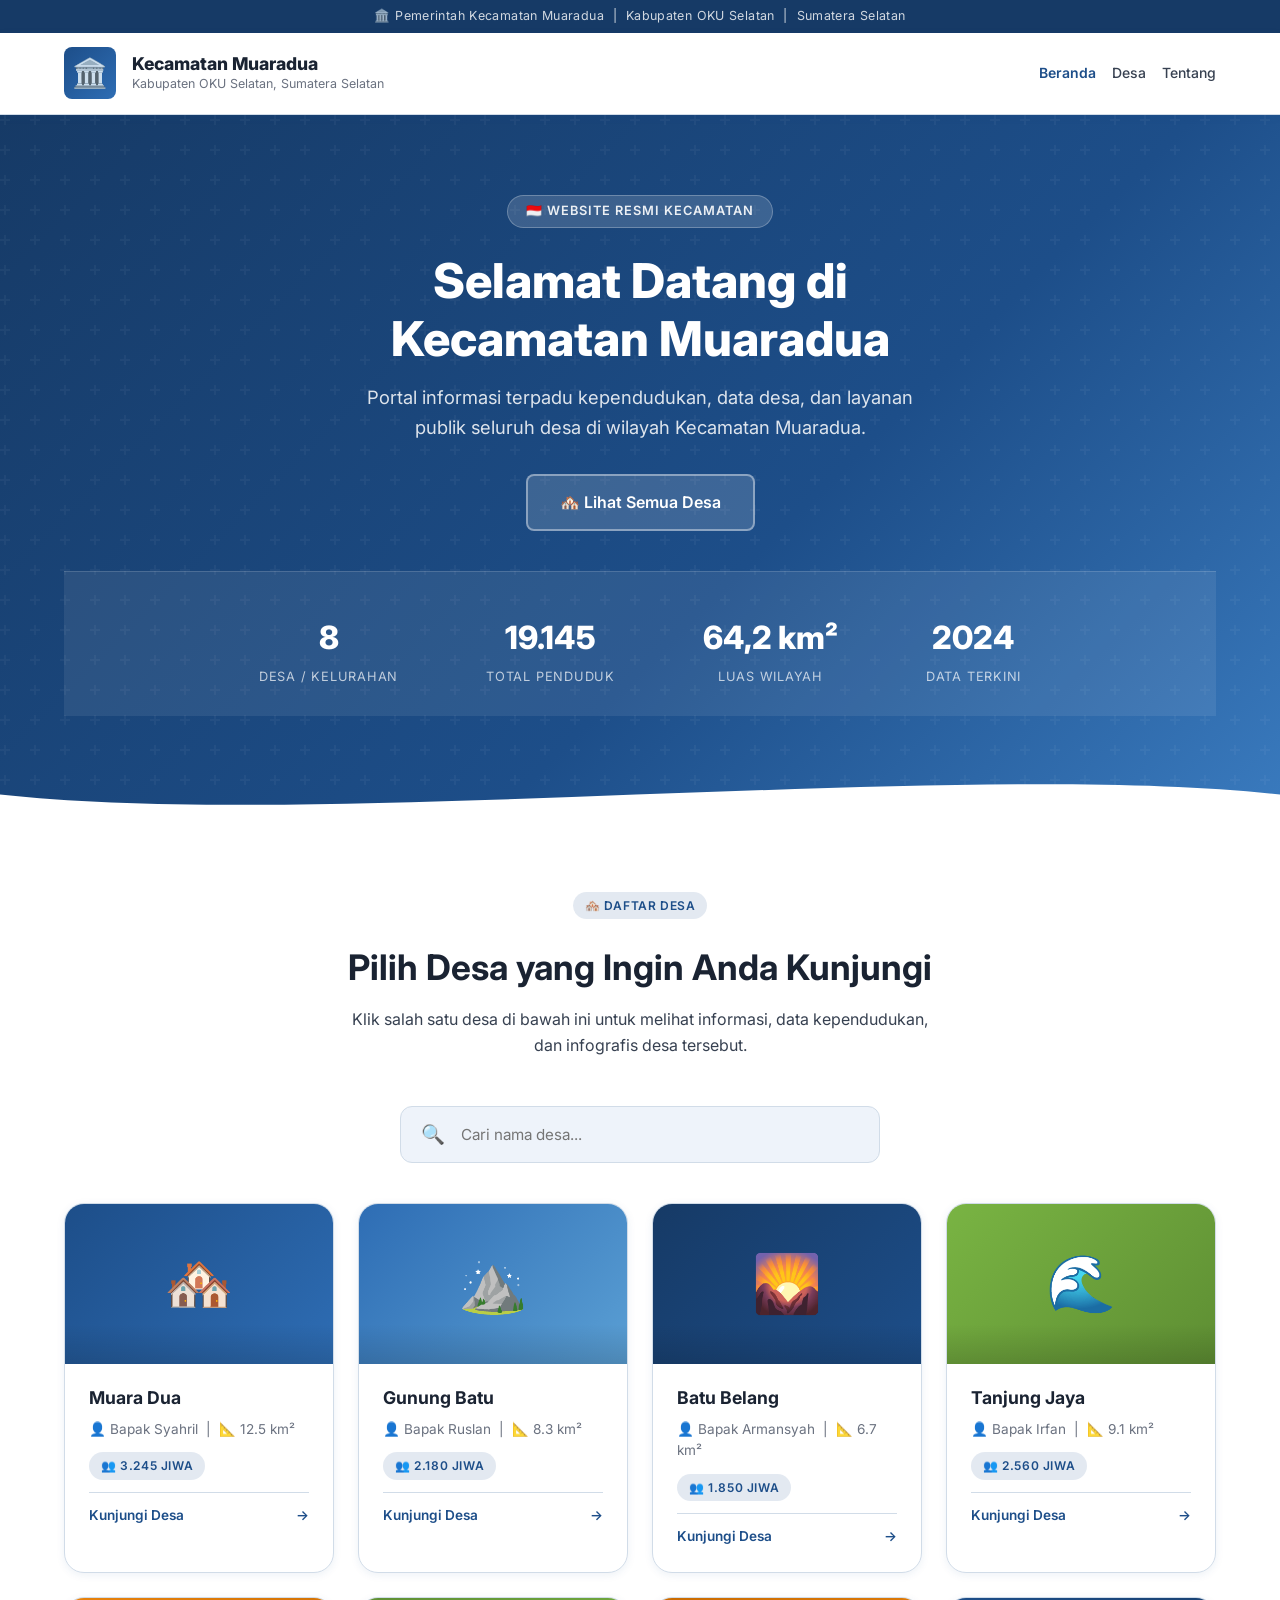
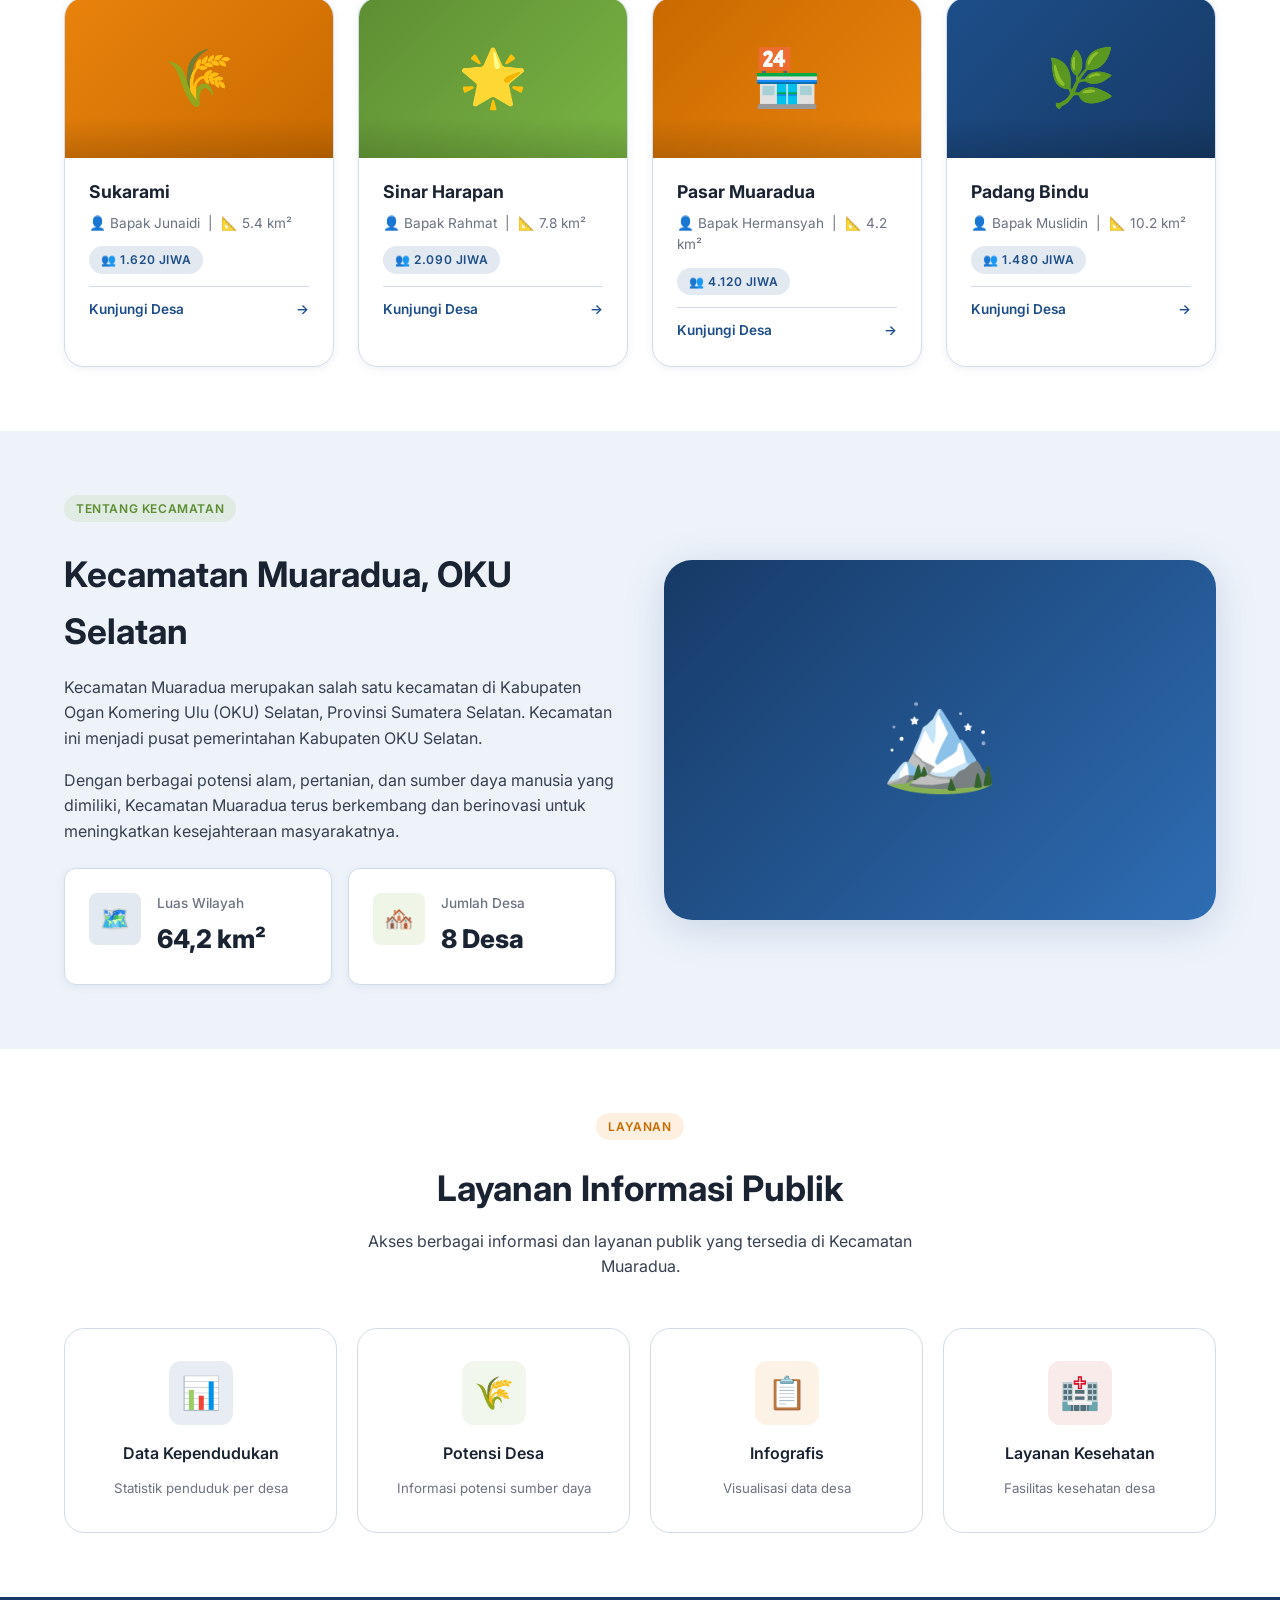
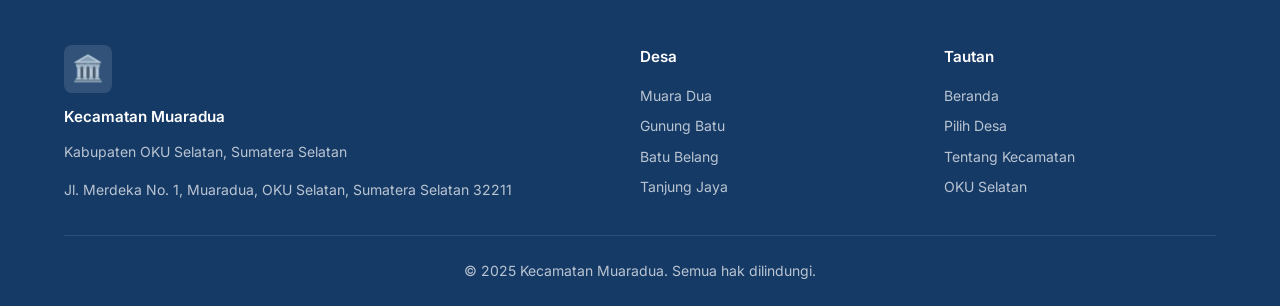
==== index.html @ 7acf5bcc "first" ====
<!DOCTYPE html>
<html lang="id">
<head>
  <meta charset="UTF-8" />
  <meta name="viewport" content="width=device-width, initial-scale=1.0" />
  <title>Kecamatan Muaradua – OKU Selatan, Sumatera Selatan</title>
  <meta name="description" content="Website resmi Kecamatan Muaradua, Kabupaten OKU Selatan, Sumatera Selatan. Temukan informasi dan data seluruh desa di Kecamatan Muaradua." />
  <link rel="stylesheet" href="css/style.css" />
  <style>
    /* Homepage Specific */
    .kec-topbar {
      background: var(--primary-dark);
      color: rgba(255,255,255,0.8);
      font-size: 0.78rem;
      padding: 0.4rem 0;
      text-align: center;
      letter-spacing: 0.03em;
    }
    .main-header {
      background: var(--white);
      border-bottom: 1px solid var(--border);
      box-shadow: var(--shadow-sm);
      position: sticky;
      top: 0;
      z-index: 100;
    }
    .main-header-inner {
      display: flex;
      align-items: center;
      justify-content: space-between;
      padding: 0.9rem 1.5rem;
      max-width: 1200px;
      margin: 0 auto;
    }
    .main-brand { display: flex; align-items: center; gap: 1rem; }
    .main-logo {
      width: 52px; height: 52px;
      background: linear-gradient(135deg, var(--primary), var(--primary-light));
      border-radius: var(--radius-sm);
      display: flex; align-items: center; justify-content: center;
      font-size: 1.8rem;
    }
    .main-brand-text h1 { font-size: 1.1rem; color: var(--text-dark); }
    .main-brand-text p  { font-size: 0.78rem; color: var(--text-light); font-weight: 400; }

    /* Hero */
    .main-hero {
      background: linear-gradient(135deg, var(--primary-dark) 0%, var(--primary) 60%, #3a7bbf 100%);
      color: var(--white);
      padding: 5rem 0 7rem;
      position: relative;
      overflow: hidden;
      text-align: center;
    }
    .main-hero::before {
      content: '';
      position: absolute; inset: 0;
      background: url("data:image/svg+xml,%3Csvg width='60' height='60' viewBox='0 0 60 60' xmlns='http://www.w3.org/2000/svg'%3E%3Cg fill='none' fill-rule='evenodd'%3E%3Cg fill='%23ffffff' fill-opacity='0.04'%3E%3Cpath d='M36 34v-4h-2v4h-4v2h4v4h2v-4h4v-2h-4zm0-30V0h-2v4h-4v2h4v4h2V6h4V4h-4zM6 34v-4H4v4H0v2h4v4h2v-4h4v-2H6zM6 4V0H4v4H0v2h4v4h2V6h4V4H6z'/%3E%3C/g%3E%3C/g%3E%3C/svg%3E");
    }
    .main-hero-content { position: relative; z-index: 1; }
    .main-hero-eyebrow {
      display: inline-flex; align-items: center; gap: 0.5rem;
      background: rgba(255,255,255,0.15);
      backdrop-filter: blur(8px);
      border: 1px solid rgba(255,255,255,0.25);
      border-radius: 100px;
      padding: 0.35rem 1.1rem;
      font-size: 0.8rem; font-weight: 600; letter-spacing: 0.08em;
      text-transform: uppercase;
      color: rgba(255,255,255,0.9);
      margin-bottom: 1.5rem;
    }
    .main-hero h1 { color: var(--white); margin-bottom: 1rem; }
    .main-hero p  { color: rgba(255,255,255,0.85); font-size: 1.15rem; max-width: 600px; margin: 0 auto 2rem; }
    .hero-stats {
      display: flex; align-items: center; justify-content: center;
      gap: 3rem; flex-wrap: wrap;
      margin-top: 2.5rem;
      padding-top: 2rem;
      border-top: 1px solid rgba(255,255,255,0.15);
    }
    .hero-stat-item { text-align: center; }
    .hero-stat-item .number { font-size: 2rem; font-weight: 800; color: var(--white); }
    .hero-stat-item .label  { font-size: 0.8rem; color: rgba(255,255,255,0.7); text-transform: uppercase; letter-spacing: 0.06em; margin-top: 0.25rem; }
    .hero-wave {
      position: absolute; bottom: -2px; left: 0; width: 100%; line-height: 0;
    }

    /* Village Section */
    .village-section { padding: 4rem 0; background: var(--white); }
    .search-bar {
      display: flex;
      align-items: center;
      gap: 1rem;
      background: var(--bg-section);
      border: 1.5px solid var(--border);
      border-radius: var(--radius-md);
      padding: 0.75rem 1.25rem;
      max-width: 480px;
      margin: 0 auto 2.5rem;
    }
    .search-bar span { font-size: 1.2rem; color: var(--text-light); }
    .search-bar input {
      border: none; background: transparent; outline: none;
      font-family: var(--font); font-size: 0.95rem; color: var(--text-dark);
      width: 100%;
    }
    .villages-grid {
      display: grid;
      grid-template-columns: repeat(auto-fill, minmax(260px, 1fr));
      gap: 1.5rem;
    }

    /* About Section */
    .about-section { background: var(--bg-section); padding: 4rem 0; }
    .about-grid { display: grid; grid-template-columns: 1fr 1fr; gap: 3rem; align-items: center; }
    .about-text h2 { margin-bottom: 1rem; }
    .about-text p  { margin-bottom: 1rem; }
    .about-img {
      background: linear-gradient(135deg, var(--primary-dark), var(--primary-light));
      border-radius: var(--radius-xl);
      height: 360px;
      display: flex; align-items: center; justify-content: center;
      font-size: 6rem;
      box-shadow: var(--shadow-lg);
    }

    /* Quick Links */
    .quicklinks { padding: 4rem 0; background: var(--white); }
    .quicklink-card {
      text-align: center;
      padding: 2rem 1.5rem;
      border-radius: var(--radius-lg);
      border: 1.5px solid var(--border);
      background: var(--white);
      transition: var(--transition);
      cursor: pointer;
      display: flex; flex-direction: column; align-items: center; gap: 0.75rem;
    }
    .quicklink-card:hover { box-shadow: var(--shadow-md); transform: translateY(-4px); border-color: var(--primary); }
    .quicklink-icon {
      width: 64px; height: 64px;
      border-radius: var(--radius-md);
      display: flex; align-items: center; justify-content: center;
      font-size: 2rem;
      margin-bottom: 0.25rem;
    }
    .quicklink-card h4 { font-size: 1rem; }
    .quicklink-card p  { font-size: 0.83rem; color: var(--text-light); }

    @media (max-width: 768px) {
      .about-grid { grid-template-columns: 1fr; }
      .about-img  { height: 220px; font-size: 4rem; }
      .hero-stats { gap: 1.5rem; }
    }
  </style>
</head>
<body>

  <!-- Top Bar -->
  <div class="kec-topbar">
    🏛️ Pemerintah Kecamatan Muaradua &nbsp;|&nbsp; Kabupaten OKU Selatan &nbsp;|&nbsp; Sumatera Selatan
  </div>

  <!-- Main Header -->
  <header class="main-header">
    <div class="main-header-inner">
      <div class="main-brand">
        <div class="main-logo">🏛️</div>
        <div class="main-brand-text">
          <h1>Kecamatan Muaradua</h1>
          <p>Kabupaten OKU Selatan, Sumatera Selatan</p>
        </div>
      </div>
      <nav style="display:flex;gap:1rem;align-items:center;">
        <a href="index.html" style="font-size:0.875rem;font-weight:600;color:var(--primary);">Beranda</a>
        <a href="#desa" style="font-size:0.875rem;font-weight:500;color:var(--text-mid);">Desa</a>
        <a href="#tentang" style="font-size:0.875rem;font-weight:500;color:var(--text-mid);">Tentang</a>
      </nav>
    </div>
  </header>

  <!-- Hero Section -->
  <section class="main-hero">
    <div class="container">
      <div class="main-hero-content animate-fade-in-up">
        <div class="main-hero-eyebrow">🇮🇩 Website Resmi Kecamatan</div>
        <h1>Selamat Datang di<br>Kecamatan Muaradua</h1>
        <p>Portal informasi terpadu kependudukan, data desa, dan layanan publik seluruh desa di wilayah Kecamatan Muaradua.</p>
        <a href="#desa" class="btn btn-ghost" style="font-size:1rem;padding:0.85rem 2rem;">🏘️ Lihat Semua Desa</a>
        <div class="hero-stats animate-fade-in-up delay-2">
          <div class="hero-stat-item">
            <div class="number">8</div>
            <div class="label">Desa / Kelurahan</div>
          </div>
          <div class="hero-stat-item">
            <div class="number">19.145</div>
            <div class="label">Total Penduduk</div>
          </div>
          <div class="hero-stat-item">
            <div class="number">64,2 km²</div>
            <div class="label">Luas Wilayah</div>
          </div>
          <div class="hero-stat-item">
            <div class="number">2024</div>
            <div class="label">Data Terkini</div>
          </div>
        </div>
      </div>
    </div>
    <div class="hero-wave">
      <svg xmlns="http://www.w3.org/2000/svg" viewBox="0 0 1440 80" preserveAspectRatio="none">
        <path fill="#ffffff" d="M0,40 C360,80 1080,0 1440,40 L1440,80 L0,80 Z"/>
      </svg>
    </div>
  </section>

  <!-- Village Selection Section -->
  <section class="village-section" id="desa">
    <div class="container">
      <div class="section-header animate-fade-in-up">
        <span class="badge badge-primary mb-2">🏘️ Daftar Desa</span>
        <h2>Pilih Desa yang Ingin Anda Kunjungi</h2>
        <p>Klik salah satu desa di bawah ini untuk melihat informasi, data kependudukan, dan infografis desa tersebut.</p>
      </div>

      <div class="search-bar">
        <span>🔍</span>
        <input type="text" id="searchVillage" placeholder="Cari nama desa..." oninput="filterVillages(this.value)" />
      </div>

      <div class="villages-grid" id="villagesGrid">
        <!-- Diisi oleh JS -->
      </div>
    </div>
  </section>

  <!-- About Section -->
  <section class="about-section" id="tentang">
    <div class="container">
      <div class="about-grid">
        <div class="about-text animate-fade-in-up">
          <span class="badge badge-green mb-3">Tentang Kecamatan</span>
          <h2>Kecamatan Muaradua, OKU Selatan</h2>
          <p>Kecamatan Muaradua merupakan salah satu kecamatan di Kabupaten Ogan Komering Ulu (OKU) Selatan, Provinsi Sumatera Selatan. Kecamatan ini menjadi pusat pemerintahan Kabupaten OKU Selatan.</p>
          <p>Dengan berbagai potensi alam, pertanian, dan sumber daya manusia yang dimiliki, Kecamatan Muaradua terus berkembang dan berinovasi untuk meningkatkan kesejahteraan masyarakatnya.</p>
          <div class="stats-grid mt-3" style="grid-template-columns:1fr 1fr;gap:1rem;">
            <div class="stat-card">
              <div class="stat-icon blue">🗺️</div>
              <div class="stat-info"><h4>Luas Wilayah</h4><div class="value">64,2 km²</div></div>
            </div>
            <div class="stat-card">
              <div class="stat-icon green">🏘️</div>
              <div class="stat-info"><h4>Jumlah Desa</h4><div class="value">8 Desa</div></div>
            </div>
          </div>
        </div>
        <div class="about-img animate-fade-in-up delay-2">🏔️</div>
      </div>
    </div>
  </section>

  <!-- Quick Links -->
  <section class="quicklinks">
    <div class="container">
      <div class="section-header animate-fade-in-up">
        <span class="badge badge-accent mb-2">Layanan</span>
        <h2>Layanan Informasi Publik</h2>
        <p>Akses berbagai informasi dan layanan publik yang tersedia di Kecamatan Muaradua.</p>
      </div>
      <div class="grid-4 animate-fade-in-up delay-1">
        <div class="quicklink-card">
          <div class="quicklink-icon" style="background:rgba(29,78,137,0.1)">📊</div>
          <h4>Data Kependudukan</h4>
          <p>Statistik penduduk per desa</p>
        </div>
        <div class="quicklink-card">
          <div class="quicklink-icon" style="background:rgba(121,180,67,0.1)">🌾</div>
          <h4>Potensi Desa</h4>
          <p>Informasi potensi sumber daya</p>
        </div>
        <div class="quicklink-card">
          <div class="quicklink-icon" style="background:rgba(232,130,12,0.1)">📋</div>
          <h4>Infografis</h4>
          <p>Visualisasi data desa</p>
        </div>
        <div class="quicklink-card">
          <div class="quicklink-icon" style="background:rgba(192,57,43,0.1)">🏥</div>
          <h4>Layanan Kesehatan</h4>
          <p>Fasilitas kesehatan desa</p>
        </div>
      </div>
    </div>
  </section>

  <!-- Footer -->
  <footer class="footer">
    <div class="container">
      <div class="footer-grid">
        <div>
          <div class="footer-logo">🏛️</div>
          <h4>Kecamatan Muaradua</h4>
          <p>Kabupaten OKU Selatan, Sumatera Selatan</p>
          <p class="mt-2">Jl. Merdeka No. 1, Muaradua, OKU Selatan, Sumatera Selatan 32211</p>
        </div>
        <div>
          <h4>Desa</h4>
          <ul>
            <li><a href="muaradua/muara-dua/">Muara Dua</a></li>
            <li><a href="muaradua/gunung-batu/">Gunung Batu</a></li>
            <li><a href="muaradua/batu-belang/">Batu Belang</a></li>
            <li><a href="muaradua/tanjung-jaya/">Tanjung Jaya</a></li>
          </ul>
        </div>
        <div>
          <h4>Tautan</h4>
          <ul>
            <li><a href="#">Beranda</a></li>
            <li><a href="#desa">Pilih Desa</a></li>
            <li><a href="#tentang">Tentang Kecamatan</a></li>
            <li><a href="https://okuselatankab.go.id" target="_blank">OKU Selatan</a></li>
          </ul>
        </div>
      </div>
      <div class="footer-bottom">
        <p>&copy; 2025 Kecamatan Muaradua. Semua hak dilindungi.</p>
      </div>
    </div>
  </footer>

  <script src="js/main.js"></script>
  <script>
    // Render village cards dinamis
    const villages_data = [
      { id: 'muara-dua',       name: 'Muara Dua',       kepala: 'Bapak Syahril',      penduduk: '3.245', luas: '12.5 km²', emoji: '🏘️', color: 'linear-gradient(135deg,#1D4E89,#2E6DB4)' },
      { id: 'gunung-batu',     name: 'Gunung Batu',     kepala: 'Bapak Ruslan',       penduduk: '2.180', luas: '8.3 km²',  emoji: '⛰️', color: 'linear-gradient(135deg,#2E6DB4,#5a9fd4)' },
      { id: 'batu-belang',     name: 'Batu Belang',     kepala: 'Bapak Armansyah',    penduduk: '1.850', luas: '6.7 km²',  emoji: '🌄', color: 'linear-gradient(135deg,#163A66,#1D4E89)' },
      { id: 'tanjung-jaya',    name: 'Tanjung Jaya',    kepala: 'Bapak Irfan',        penduduk: '2.560', luas: '9.1 km²',  emoji: '🌊', color: 'linear-gradient(135deg,#79B443,#5E8E33)' },
      { id: 'sukarami',        name: 'Sukarami',        kepala: 'Bapak Junaidi',      penduduk: '1.620', luas: '5.4 km²',  emoji: '🌾', color: 'linear-gradient(135deg,#E8820C,#C96A00)' },
      { id: 'sinar-harapan',   name: 'Sinar Harapan',   kepala: 'Bapak Rahmat',       penduduk: '2.090', luas: '7.8 km²',  emoji: '🌟', color: 'linear-gradient(135deg,#5E8E33,#79B443)' },
      { id: 'pasar-muaradua',  name: 'Pasar Muaradua',  kepala: 'Bapak Hermansyah',   penduduk: '4.120', luas: '4.2 km²',  emoji: '🏪', color: 'linear-gradient(135deg,#C96A00,#E8820C)' },
      { id: 'padang-bindu',    name: 'Padang Bindu',    kepala: 'Bapak Muslidin',     penduduk: '1.480', luas: '10.2 km²', emoji: '🌿', color: 'linear-gradient(135deg,#1D4E89,#163A66)' },
    ];

    function renderVillageCards(list) {
      const grid = document.getElementById('villagesGrid');
      grid.innerHTML = list.map((v, i) => `
        <a href="muaradua/${v.id}/" class="village-card animate-fade-in-up delay-${(i%4)+1}">
          <div class="village-card-thumb" style="background:${v.color}">${v.emoji}</div>
          <div class="village-card-body">
            <div class="village-card-name">${v.name}</div>
            <div class="village-card-meta">👤 ${v.kepala} &nbsp;|&nbsp; 📐 ${v.luas}</div>
            <div style="display:flex;gap:0.5rem;flex-wrap:wrap;margin-bottom:0.75rem;">
              <span class="badge badge-primary">👥 ${v.penduduk} jiwa</span>
            </div>
            <div class="village-card-footer">
              <span>Kunjungi Desa</span>
              <span>→</span>
            </div>
          </div>
        </a>
      `).join('');
    }

    function filterVillages(q) {
      const filtered = villages_data.filter(v => v.name.toLowerCase().includes(q.toLowerCase()));
      renderVillageCards(filtered);
    }

    renderVillageCards(villages_data);
  </script>
</body>
</html>
---- css/style.css ----
/* ============================================
   GLOBAL STYLES - WEBSITE KECAMATAN MUARADUA
   Referensi Warna: BPS SE2026
   ============================================ */

@import url('https://fonts.googleapis.com/css2?family=Inter:wght@300;400;500;600;700;800&display=swap');

/* --- CSS VARIABLES (BPS Color Palette) --- */
:root {
  --primary:       #1D4E89;
  --primary-dark:  #163A66;
  --primary-light: #2E6DB4;
  --accent:        #E8820C;
  --accent-dark:   #C96A00;
  --accent-light:  #FFA534;
  --green:         #79B443;
  --green-dark:    #5E8E33;
  --red:           #C0392B;
  --white:         #FFFFFF;
  --bg-light:      #F4F7FB;
  --bg-section:    #EEF3FA;
  --text-dark:     #1A2332;
  --text-mid:      #374151;
  --text-light:    #6B7280;
  --border:        #D1DCE8;
  --shadow-sm:     0 2px 8px rgba(29,78,137,0.08);
  --shadow-md:     0 4px 20px rgba(29,78,137,0.12);
  --shadow-lg:     0 8px 40px rgba(29,78,137,0.18);
  --radius-sm:     8px;
  --radius-md:     12px;
  --radius-lg:     20px;
  --radius-xl:     28px;
  --transition:    all 0.25s ease;
  --font:          'Inter', sans-serif;
  --header-h:      72px;
}

/* --- RESET & BASE --- */
*, *::before, *::after {
  box-sizing: border-box;
  margin: 0;
  padding: 0;
}

html { scroll-behavior: smooth; }

body {
  font-family: var(--font);
  color: var(--text-dark);
  background: var(--bg-light);
  line-height: 1.6;
  min-height: 100vh;
}

a { text-decoration: none; color: inherit; }
img { max-width: 100%; display: block; }
ul, ol { list-style: none; }

/* --- TYPOGRAPHY --- */
h1 { font-size: clamp(1.8rem, 4vw, 3rem); font-weight: 800; line-height: 1.2; }
h2 { font-size: clamp(1.4rem, 3vw, 2.2rem); font-weight: 700; }
h3 { font-size: clamp(1.1rem, 2vw, 1.5rem); font-weight: 600; }
h4 { font-size: 1.05rem; font-weight: 600; }
p  { font-size: 1rem; color: var(--text-mid); }
small { font-size: 0.85rem; }

/* --- BUTTONS --- */
.btn {
  display: inline-flex;
  align-items: center;
  gap: 0.5rem;
  padding: 0.7rem 1.6rem;
  border-radius: var(--radius-sm);
  font-family: var(--font);
  font-size: 0.95rem;
  font-weight: 600;
  cursor: pointer;
  border: 2px solid transparent;
  transition: var(--transition);
}
.btn-primary {
  background: var(--primary);
  color: var(--white);
}
.btn-primary:hover {
  background: var(--primary-dark);
  transform: translateY(-2px);
  box-shadow: var(--shadow-md);
}
.btn-accent {
  background: var(--accent);
  color: var(--white);
}
.btn-accent:hover {
  background: var(--accent-dark);
  transform: translateY(-2px);
  box-shadow: 0 4px 20px rgba(232,130,12,0.3);
}
.btn-outline {
  background: transparent;
  color: var(--primary);
  border-color: var(--primary);
}
.btn-outline:hover {
  background: var(--primary);
  color: var(--white);
  transform: translateY(-2px);
}
.btn-ghost {
  background: rgba(255,255,255,0.15);
  color: var(--white);
  border-color: rgba(255,255,255,0.4);
  backdrop-filter: blur(8px);
}
.btn-ghost:hover {
  background: rgba(255,255,255,0.3);
}

/* --- BADGE --- */
.badge {
  display: inline-block;
  padding: 0.25rem 0.75rem;
  border-radius: 100px;
  font-size: 0.75rem;
  font-weight: 600;
  letter-spacing: 0.05em;
  text-transform: uppercase;
}
.badge-primary { background: rgba(29,78,137,0.12); color: var(--primary); }
.badge-green   { background: rgba(121,180,67,0.12); color: var(--green-dark); }
.badge-accent  { background: rgba(232,130,12,0.12); color: var(--accent-dark); }

/* --- CARDS --- */
.card {
  background: var(--white);
  border-radius: var(--radius-md);
  box-shadow: var(--shadow-sm);
  border: 1px solid var(--border);
  transition: var(--transition);
  overflow: hidden;
}
.card:hover {
  box-shadow: var(--shadow-md);
  transform: translateY(-4px);
}
.card-body { padding: 1.5rem; }
.card-header {
  padding: 1rem 1.5rem;
  border-bottom: 1px solid var(--border);
  font-weight: 600;
}

/* --- STAT CARD --- */
.stat-card {
  background: var(--white);
  border-radius: var(--radius-md);
  padding: 1.5rem;
  box-shadow: var(--shadow-sm);
  border: 1px solid var(--border);
  display: flex;
  align-items: flex-start;
  gap: 1rem;
  transition: var(--transition);
}
.stat-card:hover { box-shadow: var(--shadow-md); transform: translateY(-3px); }
.stat-icon {
  width: 52px; height: 52px;
  border-radius: var(--radius-sm);
  display: flex; align-items: center; justify-content: center;
  font-size: 1.5rem;
  flex-shrink: 0;
}
.stat-icon.blue   { background: rgba(29,78,137,0.12); }
.stat-icon.orange { background: rgba(232,130,12,0.12); }
.stat-icon.green  { background: rgba(121,180,67,0.12); }
.stat-icon.red    { background: rgba(192,57,43,0.12); }
.stat-info h4 { font-size: 0.85rem; color: var(--text-light); font-weight: 500; margin-bottom: 0.25rem; }
.stat-info .value { font-size: 1.6rem; font-weight: 800; color: var(--text-dark); }
.stat-info .sub { font-size: 0.8rem; color: var(--text-light); }

/* --- FORM ELEMENTS --- */
.form-group { margin-bottom: 1.25rem; }
.form-group label {
  display: block;
  font-size: 0.9rem;
  font-weight: 600;
  color: var(--text-dark);
  margin-bottom: 0.4rem;
}
.form-group input,
.form-group select,
.form-group textarea {
  width: 100%;
  padding: 0.75rem 1rem;
  border: 1.5px solid var(--border);
  border-radius: var(--radius-sm);
  font-family: var(--font);
  font-size: 0.95rem;
  color: var(--text-dark);
  background: var(--white);
  transition: var(--transition);
  outline: none;
}
.form-group input:focus,
.form-group select:focus,
.form-group textarea:focus {
  border-color: var(--primary);
  box-shadow: 0 0 0 3px rgba(29,78,137,0.15);
}
.form-group textarea { resize: vertical; min-height: 100px; }

/* --- SIDEBAR --- */
.sidebar {
  width: 260px;
  flex-shrink: 0;
  background: var(--white);
  border-right: 1px solid var(--border);
  min-height: calc(100vh - var(--header-h));
  padding: 1.5rem 0;
}
.sidebar-title {
  padding: 0 1.25rem 1rem;
  font-size: 0.75rem;
  font-weight: 700;
  color: var(--text-light);
  text-transform: uppercase;
  letter-spacing: 0.1em;
}
.sidebar-menu { padding: 0; }
.sidebar-menu a {
  display: flex;
  align-items: center;
  gap: 0.75rem;
  padding: 0.75rem 1.25rem;
  font-size: 0.9rem;
  font-weight: 500;
  color: var(--text-mid);
  border-left: 3px solid transparent;
  transition: var(--transition);
}
.sidebar-menu a:hover {
  background: var(--bg-section);
  color: var(--primary);
  border-left-color: var(--primary);
}
.sidebar-menu a.active {
  background: rgba(29,78,137,0.08);
  color: var(--primary);
  border-left-color: var(--primary);
  font-weight: 600;
}
.sidebar-menu a .icon { font-size: 1.1rem; width: 22px; text-align: center; }
.sidebar-section-title {
  padding: 1rem 1.25rem 0.25rem;
  font-size: 0.7rem;
  font-weight: 700;
  color: var(--text-light);
  text-transform: uppercase;
  letter-spacing: 0.1em;
  margin-top: 0.5rem;
}

/* --- PAGE WITH SIDEBAR LAYOUT --- */
.page-with-sidebar {
  display: flex;
  min-height: calc(100vh - var(--header-h));
}
.page-content {
  flex: 1;
  padding: 2rem;
  overflow-x: hidden;
}

/* --- SECTION --- */
.section { padding: 4rem 0; }
.section-header { text-align: center; margin-bottom: 3rem; }
.section-header p { margin-top: 0.75rem; max-width: 580px; margin-inline: auto; }

/* --- CONTAINER --- */
.container { max-width: 1200px; margin: 0 auto; padding: 0 1.5rem; }
.container-sm { max-width: 800px; margin: 0 auto; padding: 0 1.5rem; }

/* --- GRID --- */
.grid-2 { display: grid; grid-template-columns: repeat(auto-fit, minmax(300px, 1fr)); gap: 1.5rem; }
.grid-3 { display: grid; grid-template-columns: repeat(auto-fit, minmax(260px, 1fr)); gap: 1.5rem; }
.grid-4 { display: grid; grid-template-columns: repeat(auto-fit, minmax(200px, 1fr)); gap: 1.25rem; }
.stats-grid { display: grid; grid-template-columns: repeat(auto-fit, minmax(200px, 1fr)); gap: 1.25rem; }

/* --- TABLE --- */
.table-wrapper { overflow-x: auto; }
table { width: 100%; border-collapse: collapse; font-size: 0.9rem; }
thead th {
  padding: 0.85rem 1rem;
  background: var(--bg-section);
  color: var(--text-mid);
  font-weight: 600;
  text-align: left;
  font-size: 0.8rem;
  text-transform: uppercase;
  letter-spacing: 0.05em;
  border-bottom: 2px solid var(--border);
}
tbody td { padding: 0.85rem 1rem; border-bottom: 1px solid var(--border); }
tbody tr:last-child td { border-bottom: none; }
tbody tr:hover { background: var(--bg-section); }

/* --- HERO (Homepage) --- */
.hero {
  background: url('../css/header_landscape.jpg') center center / cover no-repeat;
  color: var(--white);
  position: relative;
  overflow: hidden;
  padding: 5rem 0 4rem;
}
.hero::before {
  content: '';
  position: absolute; inset: 0;
  background: linear-gradient(135deg,
    rgba(22, 58, 102, 0.82) 0%,
    rgba(29, 78, 137, 0.72) 50%,
    rgba(46, 109, 180, 0.65) 100%
  );
  pointer-events: none;
}
.hero-content { position: relative; z-index: 1; }
.hero-eyebrow { font-size: 0.85rem; font-weight: 600; letter-spacing: 0.12em; text-transform: uppercase; opacity: 0.8; margin-bottom: 0.75rem; }
.hero h1 { color: var(--white); margin-bottom: 1rem; }
.hero p { color: rgba(255,255,255,0.85); font-size: 1.1rem; max-width: 580px; }
.hero-actions { margin-top: 2rem; display: flex; gap: 1rem; flex-wrap: wrap; }
.hero-wave {
  position: absolute;
  bottom: -1px; left: 0; width: 100%;
  line-height: 0;
}

/* --- VILLAGE CARD --- */
.village-card {
  background: var(--white);
  border-radius: var(--radius-lg);
  box-shadow: var(--shadow-sm);
  border: 1px solid var(--border);
  overflow: hidden;
  cursor: pointer;
  transition: var(--transition);
  text-decoration: none;
  color: inherit;
  display: block;
}
.village-card:hover {
  box-shadow: var(--shadow-lg);
  transform: translateY(-6px);
}
.village-card-thumb {
  height: 160px;
  background: linear-gradient(135deg, var(--primary) 0%, var(--primary-light) 100%);
  display: flex;
  align-items: center;
  justify-content: center;
  font-size: 3.5rem;
  position: relative;
  overflow: hidden;
}
.village-card-thumb::after {
  content: '';
  position: absolute; bottom: 0; left: 0; right: 0; height: 40px;
  background: linear-gradient(to bottom, transparent, rgba(0,0,0,0.15));
}
.village-card-body { padding: 1.25rem 1.5rem 1.5rem; }
.village-card-name { font-size: 1.1rem; font-weight: 700; margin-bottom: 0.4rem; }
.village-card-meta { font-size: 0.85rem; color: var(--text-light); margin-bottom: 0.75rem; }
.village-card-footer {
  display: flex;
  align-items: center;
  justify-content: space-between;
  padding-top: 0.75rem;
  border-top: 1px solid var(--border);
  font-size: 0.85rem;
  font-weight: 600;
  color: var(--primary);
}

/* --- VILLAGE HEADER / NAVBAR --- */
.village-header {
  height: var(--header-h);
  background: var(--white);
  border-bottom: 1px solid var(--border);
  box-shadow: var(--shadow-sm);
  position: sticky;
  top: 0;
  z-index: 100;
  display: flex;
  align-items: center;
}
.village-header .container {
  display: flex;
  align-items: center;
  justify-content: space-between;
  width: 100%;
}
.village-header-brand {
  display: flex;
  align-items: center;
  gap: 0.75rem;
  text-decoration: none;
}
.village-header-logo {
  width: 40px; height: 40px;
  background: linear-gradient(135deg, var(--primary), var(--primary-light));
  border-radius: var(--radius-sm);
  display: flex; align-items: center; justify-content: center;
  font-size: 1.3rem;
  color: var(--white);
  flex-shrink: 0;
}
.village-header-title { font-size: 0.95rem; font-weight: 700; color: var(--text-dark); }
.village-header-sub { font-size: 0.75rem; color: var(--text-light); font-weight: 400; }
.village-nav { display: flex; align-items: center; gap: 0.25rem; }
.village-nav a {
  padding: 0.5rem 0.9rem;
  border-radius: var(--radius-sm);
  font-size: 0.875rem;
  font-weight: 500;
  color: var(--text-mid);
  transition: var(--transition);
  display: flex; align-items: center; gap: 0.4rem;
}
.village-nav a:hover { background: var(--bg-section); color: var(--primary); }
.village-nav a.active { background: rgba(29,78,137,0.1); color: var(--primary); font-weight: 600; }
.village-nav a.btn-login {
  background: var(--primary);
  color: var(--white);
  margin-left: 0.5rem;
}
.village-nav a.btn-login:hover { background: var(--primary-dark); }
.hamburger { display: none; background: none; border: none; cursor: pointer; padding: 0.5rem; color: var(--text-dark); font-size: 1.4rem; }

/* --- FOOTER --- */
.footer {
  background: var(--primary-dark);
  color: rgba(255,255,255,0.85);
  padding: 3rem 0 1.5rem;
  margin-top: auto;
}
.footer-grid { display: grid; grid-template-columns: 2fr 1fr 1fr; gap: 2rem; margin-bottom: 2rem; }
.footer h4 { color: var(--white); font-size: 0.95rem; margin-bottom: 0.75rem; }
.footer p, .footer li { font-size: 0.875rem; color: rgba(255,255,255,0.7); }
.footer li { padding: 0.25rem 0; }
.footer li a { color: rgba(255,255,255,0.7); transition: var(--transition); }
.footer li a:hover { color: var(--accent-light); }
.footer-bottom {
  border-top: 1px solid rgba(255,255,255,0.1);
  padding-top: 1.5rem;
  text-align: center;
  font-size: 0.8rem;
  color: rgba(255,255,255,0.5);
}
.footer-logo {
  width: 48px; height: 48px;
  background: rgba(255,255,255,0.12);
  border-radius: var(--radius-sm);
  display: flex; align-items: center; justify-content: center;
  font-size: 1.6rem;
  margin-bottom: 0.75rem;
}

/* --- ALERT / NOTIFICATION --- */
.alert {
  padding: 1rem 1.25rem;
  border-radius: var(--radius-sm);
  font-size: 0.9rem;
  display: flex;
  align-items: flex-start;
  gap: 0.75rem;
  margin-bottom: 1rem;
}
.alert-info    { background: rgba(29,78,137,0.1);  color: var(--primary-dark); border-left: 4px solid var(--primary); }
.alert-success { background: rgba(121,180,67,0.1); color: var(--green-dark);   border-left: 4px solid var(--green); }
.alert-error   { background: rgba(192,57,43,0.1);  color: var(--red);          border-left: 4px solid var(--red); }
.alert-hidden  { display: none; }

/* --- ADMIN TOP BAR --- */
.admin-topbar {
  height: var(--header-h);
  background: var(--primary-dark);
  color: var(--white);
  display: flex;
  align-items: center;
  padding: 0 1.5rem;
  gap: 1rem;
  justify-content: space-between;
  position: sticky;
  top: 0;
  z-index: 100;
}
.admin-topbar-brand { display: flex; align-items: center; gap: 0.75rem; font-weight: 700; font-size: 1rem; }
.admin-topbar-icon { font-size: 1.4rem; }
.admin-topbar-actions { display: flex; align-items: center; gap: 1rem; font-size: 0.875rem; }
.admin-topbar-actions a { color: rgba(255,255,255,0.8); transition: var(--transition); }
.admin-topbar-actions a:hover { color: var(--white); }
.admin-user { display: flex; align-items: center; gap: 0.5rem; }
.admin-avatar {
  width: 36px; height: 36px;
  border-radius: 50%;
  background: var(--accent);
  display: flex; align-items: center; justify-content: center;
  font-weight: 700;
  font-size: 0.9rem;
  color: var(--white);
}

/* --- ADMIN SIDEBAR --- */
.admin-sidebar {
  width: 240px;
  flex-shrink: 0;
  background: var(--text-dark);
  color: rgba(255,255,255,0.8);
  min-height: calc(100vh - var(--header-h));
  padding: 1.5rem 0;
}
.admin-sidebar .sidebar-title { color: rgba(255,255,255,0.4); }
.admin-sidebar .sidebar-section-title { color: rgba(255,255,255,0.4); }
.admin-sidebar .sidebar-menu a { color: rgba(255,255,255,0.7); border-left-color: transparent; }
.admin-sidebar .sidebar-menu a:hover {
  background: rgba(255,255,255,0.08);
  color: var(--white);
  border-left-color: var(--accent);
}
.admin-sidebar .sidebar-menu a.active {
  background: rgba(232,130,12,0.15);
  color: var(--white);
  border-left-color: var(--accent);
}

/* --- INFOGRAFIS CARD --- */
.infografis-card {
  background: var(--white);
  border-radius: var(--radius-md);
  box-shadow: var(--shadow-sm);
  border: 1px solid var(--border);
  overflow: hidden;
  transition: var(--transition);
}
.infografis-card:hover { box-shadow: var(--shadow-md); transform: translateY(-3px); }
.infografis-thumb {
  height: 200px;
  display: flex;
  align-items: center;
  justify-content: center;
  font-size: 4rem;
  position: relative;
}
.infografis-caption { padding: 1rem 1.25rem; }
.infografis-caption h4 { font-size: 0.95rem; margin-bottom: 0.25rem; }
.infografis-caption p { font-size: 0.8rem; color: var(--text-light); }

/* --- RESPONSIVE --- */
@media (max-width: 900px) {
  .footer-grid { grid-template-columns: 1fr 1fr; }
  .sidebar { width: 220px; }
}
@media (max-width: 768px) {
  .village-nav { display: none; flex-direction: column; position: absolute; top: var(--header-h); left: 0; right: 0; background: var(--white); border-bottom: 1px solid var(--border); padding: 1rem; box-shadow: var(--shadow-md); }
  .village-nav.open { display: flex; }
  .hamburger { display: block; }
  .village-header { position: relative; }
  .village-header .container { position: relative; }
  .sidebar { width: 100%; min-height: auto; border-right: none; border-bottom: 1px solid var(--border); }
  .page-with-sidebar { flex-direction: column; }
  .page-content { padding: 1.5rem 1rem; }
  .footer-grid { grid-template-columns: 1fr; }
  .hero-actions { flex-direction: column; }
  .admin-sidebar { width: 200px; }
  .grid-3 { grid-template-columns: 1fr 1fr; }
}
@media (max-width: 480px) {
  .grid-2, .grid-3, .grid-4, .stats-grid { grid-template-columns: 1fr; }
  .page-content { padding: 1rem 0.75rem; }
}

/* --- UTILITY --- */
.text-center { text-align: center; }
.text-primary { color: var(--primary); }
.text-accent  { color: var(--accent); }
.text-green   { color: var(--green); }
.text-light   { color: var(--text-light); }
.mt-1 { margin-top: 0.5rem; }
.mt-2 { margin-top: 1rem; }
.mt-3 { margin-top: 1.5rem; }
.mt-4 { margin-top: 2rem; }
.mb-1 { margin-bottom: 0.5rem; }
.mb-2 { margin-bottom: 1rem; }
.mb-3 { margin-bottom: 1.5rem; }
.mb-4 { margin-bottom: 2rem; }
.flex { display: flex; }
.flex-center { display: flex; align-items: center; justify-content: center; }
.flex-between { display: flex; align-items: center; justify-content: space-between; }
.flex-gap-1 { gap: 0.5rem; }
.flex-gap-2 { gap: 1rem; }
.w-full { width: 100%; }
.hidden { display: none; }

/* --- ANIMATIONS --- */
@keyframes fadeInUp {
  from { opacity: 0; transform: translateY(24px); }
  to   { opacity: 1; transform: translateY(0); }
}
@keyframes fadeIn {
  from { opacity: 0; }
  to   { opacity: 1; }
}
.animate-fade-in-up { animation: fadeInUp 0.6s ease both; }
.animate-fade-in    { animation: fadeIn 0.5s ease both; }
.delay-1 { animation-delay: 0.1s; }
.delay-2 { animation-delay: 0.2s; }
.delay-3 { animation-delay: 0.3s; }
.delay-4 { animation-delay: 0.4s; }

/* ================================================
   KECAMATAN HOMEPAGE – SPECIFIC COMPONENTS
   ================================================ */

/* --- Eyebrow Label --- */
.eyebrow {
  display: inline-block;
  font-size: 0.8rem;
  font-weight: 700;
  letter-spacing: 0.12em;
  text-transform: uppercase;
  color: var(--accent);
  margin-bottom: 0.75rem;
}

/* --- Top Bar --- */
.kec-topbar {
  background: var(--primary-dark);
  color: rgba(255,255,255,0.75);
  font-size: 0.78rem;
  padding: 0.45rem 0;
}
.kec-topbar .container {
  display: flex;
  align-items: center;
  gap: 0.75rem;
  flex-wrap: wrap;
}
.kec-topbar-sep { opacity: 0.4; }

/* --- Kecamatan Header --- */
.kec-header {
  background: var(--white);
  border-bottom: 1px solid var(--border);
  box-shadow: var(--shadow-sm);
  position: sticky;
  top: 0;
  z-index: 200;
  height: 72px;
  display: flex;
  align-items: center;
}
.kec-header .container {
  display: flex !important;
  flex-direction: row !important;
  align-items: center !important;
  justify-content: space-between !important;
  flex-wrap: nowrap !important;
  gap: 1rem;
  width: 100%;
}
.kec-brand {
  display: flex;
  align-items: center;
  gap: 0.75rem;
  text-decoration: none;
  flex-shrink: 0;
}
.kec-brand-icon {
  width: 44px; height: 44px;
  background: linear-gradient(135deg, var(--primary), var(--primary-light));
  border-radius: var(--radius-sm);
  display: flex; align-items: center; justify-content: center;
  font-size: 1.4rem;
  flex-shrink: 0;
}
.kec-brand-title {
  font-size: 1rem;
  font-weight: 700;
  color: var(--text-dark);
  line-height: 1.2;
}
.kec-brand-sub {
  font-size: 0.72rem;
  color: var(--text-light);
}
.kec-nav {
  display: flex;
  align-items: center;
  gap: 0.25rem;
}
.kec-nav a {
  padding: 0.5rem 1rem;
  border-radius: var(--radius-sm);
  font-size: 0.875rem;
  font-weight: 500;
  color: var(--text-mid);
  transition: var(--transition);
  text-decoration: none;
}
.kec-nav a:hover { background: var(--bg-section); color: var(--primary); }
.kec-nav a.active { background: rgba(29,78,137,0.1); color: var(--primary); font-weight: 600; }

/* --- Hero Stats Bar --- */
.hero-stats {
  background: rgba(255,255,255,0.08);
  backdrop-filter: blur(12px);
  border-top: 1px solid rgba(255,255,255,0.12);
  padding: 1.25rem 0;
  position: relative;
  z-index: 1;
  margin-top: 3rem;
}
.hero-stats .container {
  display: block !important;
}
.hero-stats-inner {
  display: flex !important;
  flex-direction: row !important;
  align-items: center;
  justify-content: space-around;
  gap: 0.5rem;
  flex-wrap: nowrap;
}
.hero-stat-item {
  text-align: center;
  padding: 0.5rem 1.25rem;
  flex-shrink: 0;
}
.hero-stat-val {
  font-size: 1.75rem;
  font-weight: 800;
  color: var(--white);
  line-height: 1.1;
  white-space: nowrap;
}
.hero-stat-lbl {
  font-size: 0.75rem;
  color: rgba(255,255,255,0.7);
  margin-top: 0.2rem;
  font-weight: 500;
  white-space: nowrap;
}
.hero-stat-sep {
  width: 1px;
  height: 40px;
  background: rgba(255,255,255,0.2);
  flex-shrink: 0;
}

/* --- Search Box --- */
.kec-search {
  position: relative;
  max-width: 420px;
  margin: 0 auto 2.5rem;
}
.kec-search-icon {
  position: absolute;
  left: 1rem;
  top: 50%;
  transform: translateY(-50%);
  font-size: 1rem;
  pointer-events: none;
}
.kec-search-input {
  width: 100%;
  padding: 0.85rem 1rem 0.85rem 2.75rem;
  border: 1.5px solid var(--border);
  border-radius: 100px;
  font-family: var(--font);
  font-size: 0.95rem;
  color: var(--text-dark);
  background: var(--white);
  box-shadow: var(--shadow-sm);
  outline: none;
  transition: var(--transition);
}
.kec-search-input:focus {
  border-color: var(--primary);
  box-shadow: 0 0 0 3px rgba(29,78,137,0.12);
}

/* --- Village Card Grid --- */
.kec-village-grid {
  display: grid !important;
  grid-template-columns: repeat(auto-fill, minmax(260px, 1fr)) !important;
  gap: 1.5rem;
}
.kec-village-card {
  background: var(--white);
  border-radius: var(--radius-lg);
  box-shadow: var(--shadow-sm);
  border: 1px solid var(--border);
  overflow: hidden;
  cursor: pointer;
  transition: var(--transition);
  text-decoration: none;
  color: inherit;
  display: flex;
  flex-direction: column;
}
.kec-village-card:hover {
  box-shadow: var(--shadow-lg);
  transform: translateY(-6px);
  border-color: var(--primary);
}
.kec-village-card-top {
  height: 130px;
  display: flex;
  align-items: center;
  justify-content: center;
  position: relative;
  overflow: hidden;
}
.kec-village-card-top::after {
  content: '';
  position: absolute;
  bottom: 0; left: 0; right: 0;
  height: 40px;
  background: linear-gradient(to bottom, transparent, rgba(0,0,0,0.18));
}
.kec-village-card-emoji {
  font-size: 3.5rem;
  filter: drop-shadow(0 4px 12px rgba(0,0,0,0.25));
  position: relative;
  z-index: 1;
}
.kec-village-card-body {
  padding: 1.25rem 1.25rem 0.75rem;
  flex: 1;
  display: flex;
  flex-direction: column;
  gap: 0.35rem;
}
.kec-village-card-name {
  font-size: 1.1rem;
  font-weight: 700;
  color: var(--text-dark);
  margin: 0;
}
.kec-village-card-meta {
  font-size: 0.8rem;
  color: var(--text-light);
  display: flex;
  gap: 0.75rem;
  flex-wrap: wrap;
}
.kec-village-card-stat {
  font-size: 0.85rem;
  font-weight: 600;
  color: var(--primary);
  margin-top: 0.35rem;
}
.kec-village-card-footer {
  padding: 0.75rem 1.25rem;
  border-top: 1px solid var(--border);
  font-size: 0.85rem;
  font-weight: 600;
  color: var(--primary);
  display: flex;
  align-items: center;
  justify-content: space-between;
  background: var(--bg-section);
}
.kec-village-card:hover .kec-village-card-footer {
  background: var(--primary);
  color: var(--white);
}

/* --- Service Card --- */
.kec-service-card {
  background: var(--white);
  border-radius: var(--radius-md);
  padding: 1.75rem 1.5rem;
  border: 1px solid var(--border);
  box-shadow: var(--shadow-sm);
  transition: var(--transition);
  text-align: center;
}
.kec-service-card:hover {
  box-shadow: var(--shadow-md);
  transform: translateY(-4px);
  border-color: var(--primary);
}
.kec-service-card h4 { margin: 0.75rem 0 0.5rem; }
.kec-service-card p  { font-size: 0.875rem; color: var(--text-light); }
.kec-service-icon {
  width: 60px; height: 60px;
  border-radius: var(--radius-sm);
  display: flex; align-items: center; justify-content: center;
  font-size: 1.75rem;
  margin: 0 auto;
}

/* --- Form inputs (outside .form-group) --- */
.form-input {
  width: 100%;
  padding: 0.75rem 1rem;
  border: 1.5px solid var(--border);
  border-radius: var(--radius-sm);
  font-family: var(--font);
  font-size: 0.95rem;
  color: var(--text-dark);
  background: var(--white);
  transition: var(--transition);
  outline: none;
}
.form-input:focus {
  border-color: var(--primary);
  box-shadow: 0 0 0 3px rgba(29,78,137,0.12);
}

/* --- Btn sizes --- */
.btn-sm { padding: 0.35rem 0.85rem; font-size: 0.8rem; }
.btn-danger { background: var(--red); color: var(--white); border-color: var(--red); }
.btn-danger:hover { background: #a93226; }

/* --- Btn accent standalone --- */
.btn-accent {
  background: var(--accent);
  color: var(--white);
}
.btn-accent:hover {
  background: var(--accent-dark);
  transform: translateY(-2px);
  box-shadow: 0 4px 20px rgba(232,130,12,0.3);
}

/* --- Section Header Eyebrow --- */
.section-header .eyebrow { display: block; }
.section-header h2 { margin-top: 0.25rem; }

/* --- Responsive Homepage --- */
@media (max-width: 768px) {
  .kec-nav {
    display: none;
    flex-direction: column;
    position: absolute;
    top: 72px;
    left: 0; right: 0;
    background: var(--white);
    border-bottom: 1px solid var(--border);
    padding: 1rem;
    box-shadow: var(--shadow-md);
    z-index: 100;
  }
  .kec-nav.open { display: flex; }
  .kec-header { position: relative; }
  .kec-header .container { position: relative; }
  .hero-stat-sep { display: none; }
  .hero-stats-inner { gap: 0.5rem; }
  .hero-stat-val { font-size: 1.3rem; }
  .kec-village-grid { grid-template-columns: 1fr 1fr; }
}
@media (max-width: 480px) {
  .kec-village-grid { grid-template-columns: 1fr; }
  .hero-stats-inner { justify-content: flex-start; gap: 0; }
  .hero-stat-item { padding: 0.25rem 0.5rem; }
}
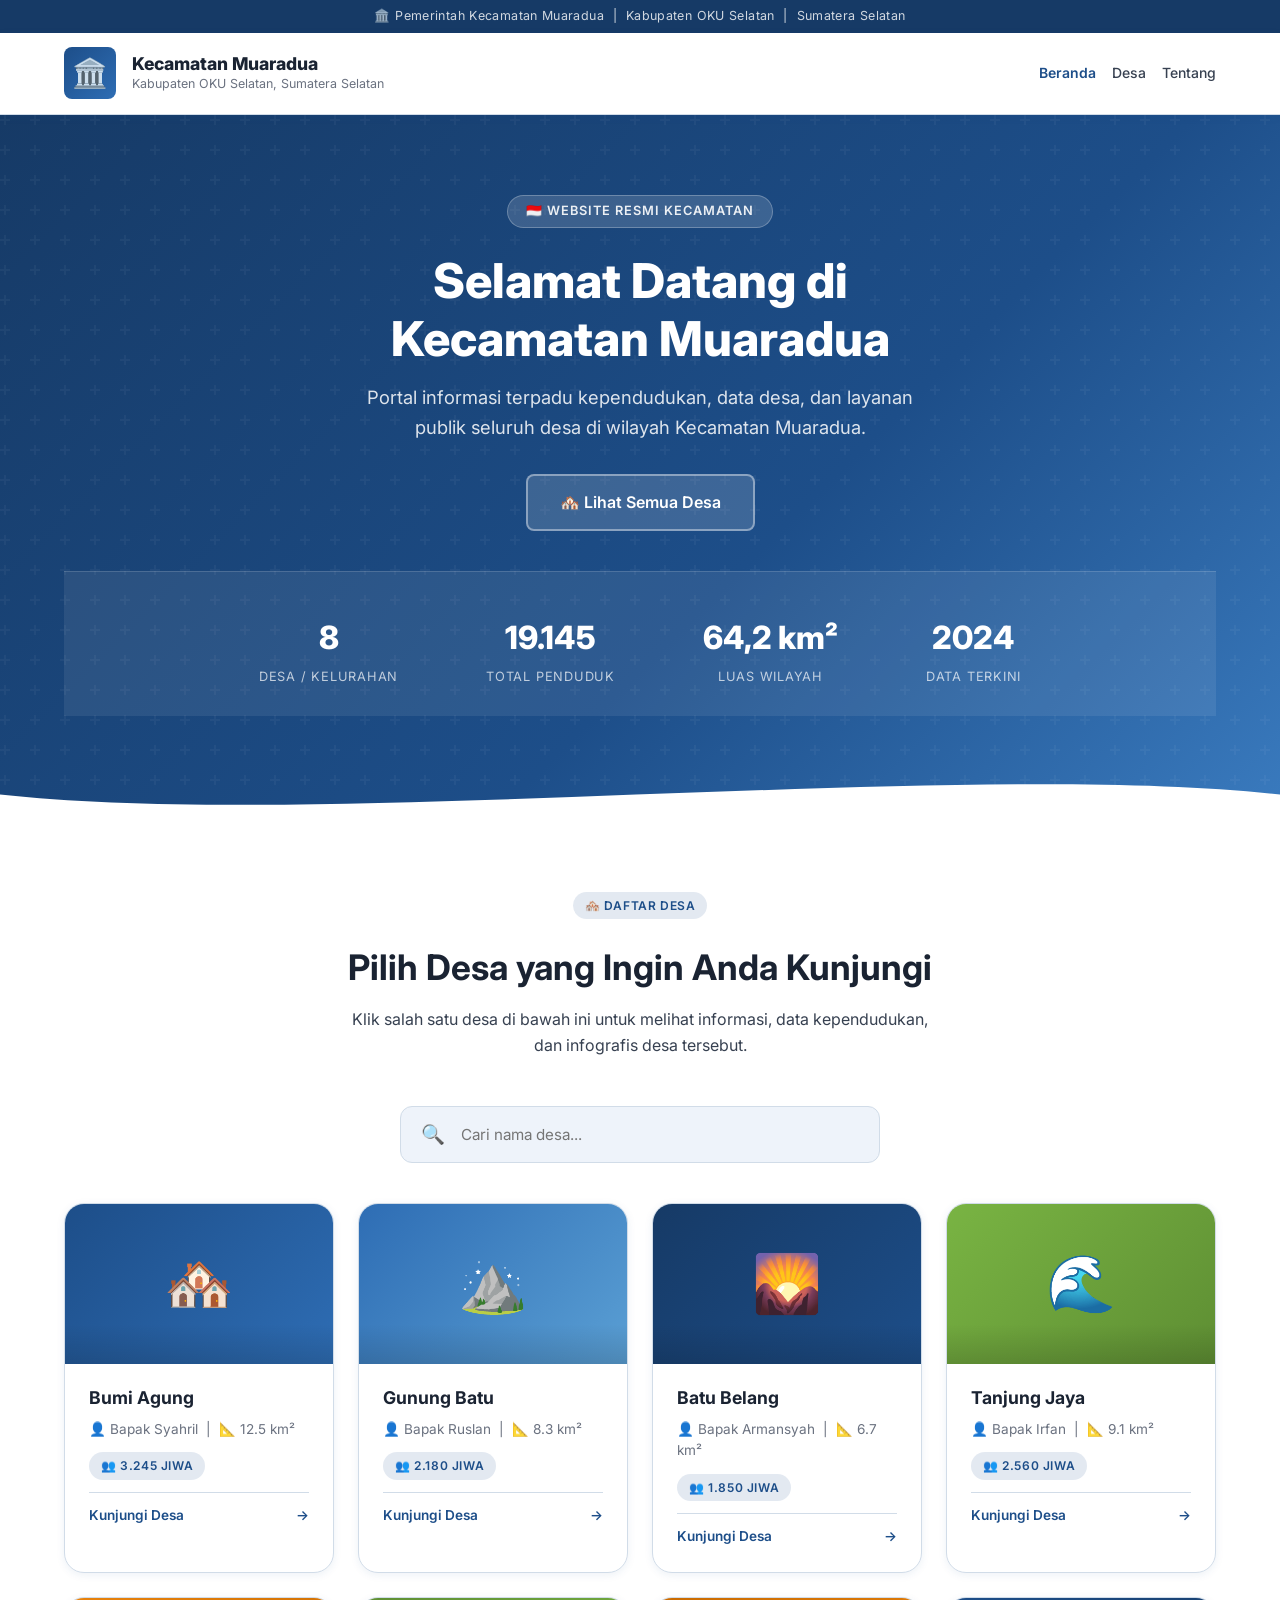
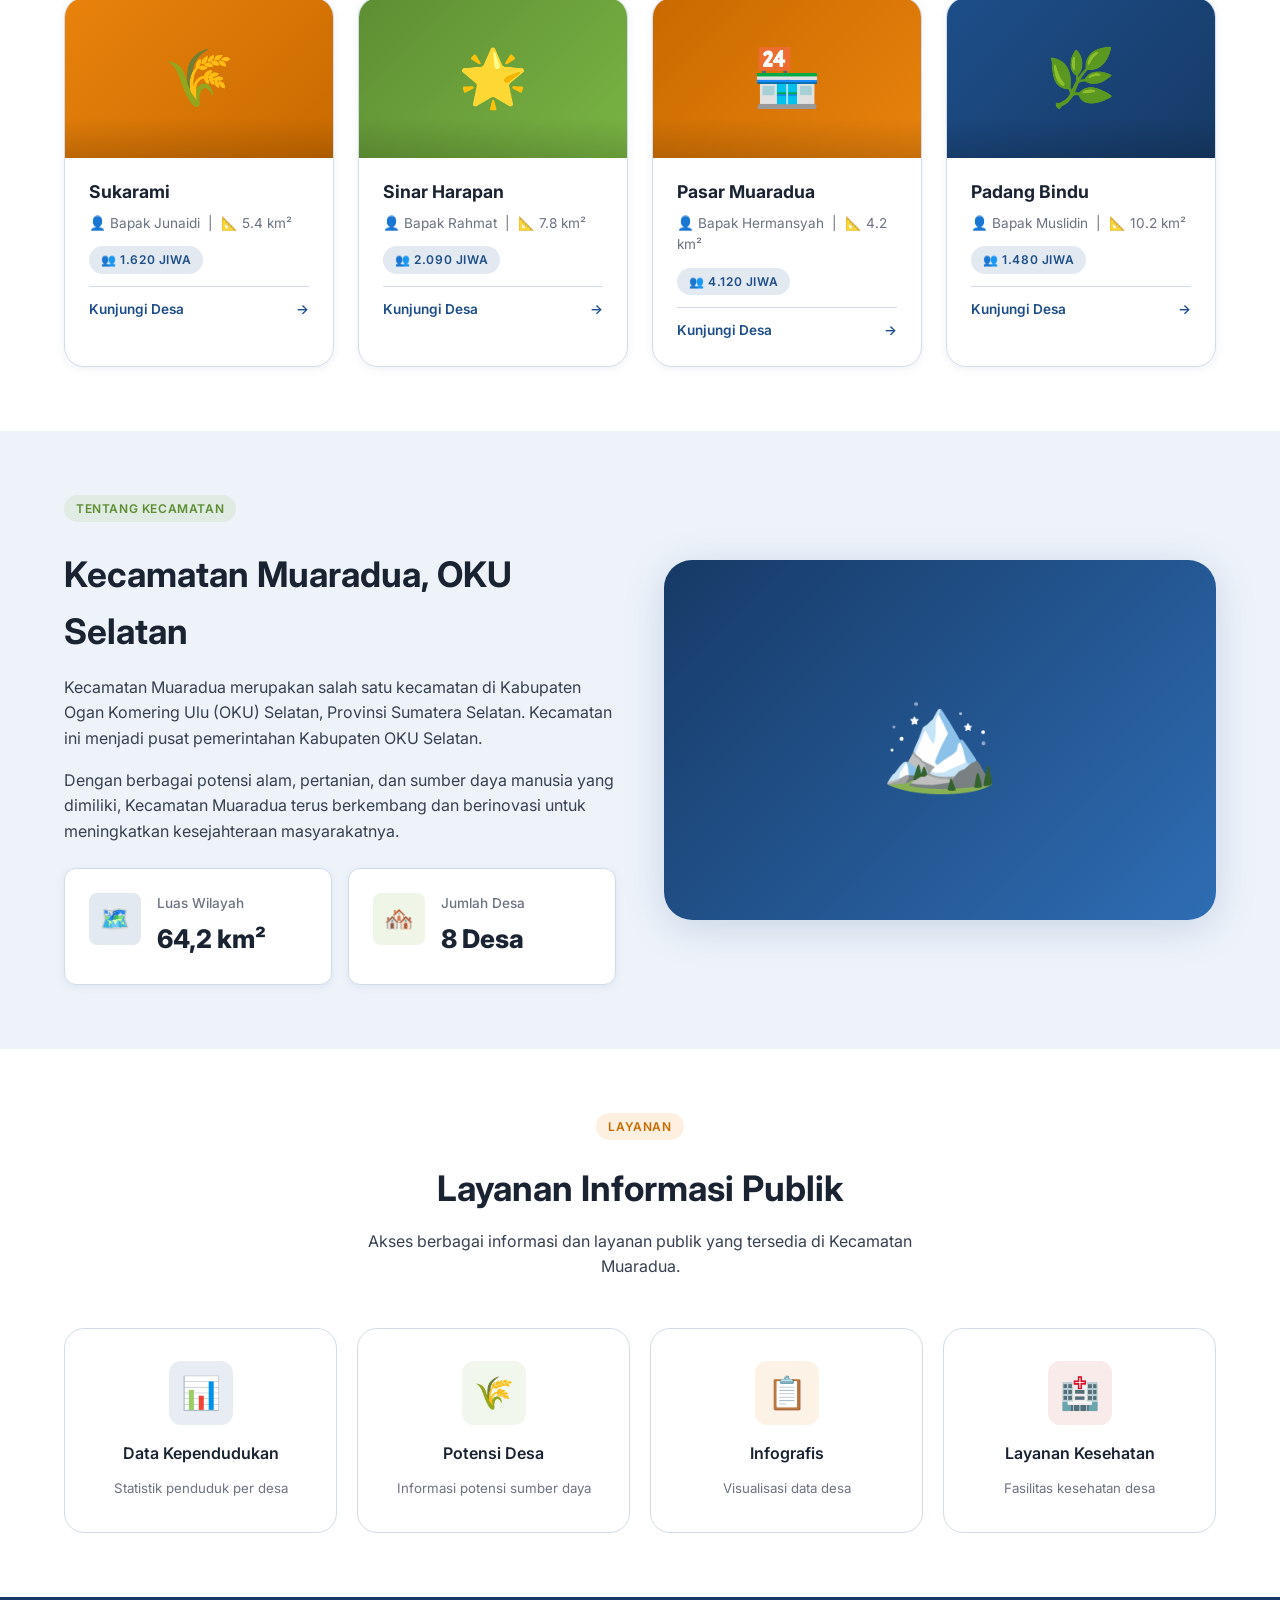
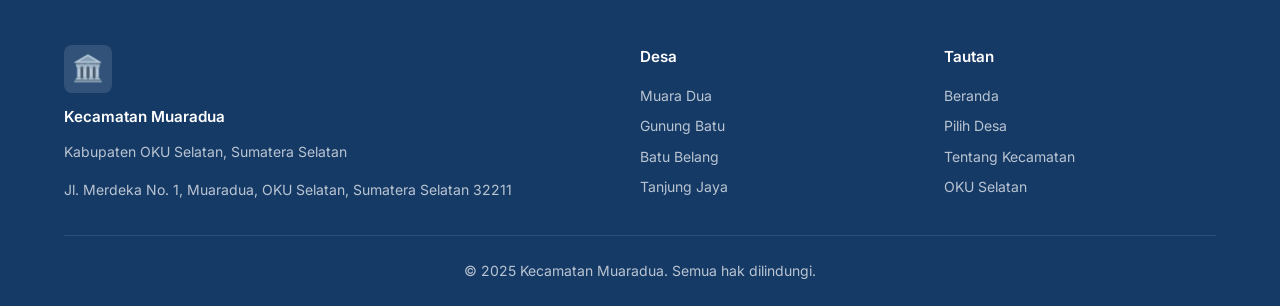
==== commit 9ca4315f: "Update index.html bumi agung" ====
--- a/index.html
+++ b/index.html
@@ -332,7 +332,7 @@
   <script>
     // Render village cards dinamis
     const villages_data = [
-      { id: 'muara-dua',       name: 'Muara Dua',       kepala: 'Bapak Syahril',      penduduk: '3.245', luas: '12.5 km²', emoji: '🏘️', color: 'linear-gradient(135deg,#1D4E89,#2E6DB4)' },
+      { id: 'bumi-agung',       name: 'Bumi Agung',       kepala: 'Bapak Syahril',      penduduk: '3.245', luas: '12.5 km²', emoji: '🏘️', color: 'linear-gradient(135deg,#1D4E89,#2E6DB4)' },
       { id: 'gunung-batu',     name: 'Gunung Batu',     kepala: 'Bapak Ruslan',       penduduk: '2.180', luas: '8.3 km²',  emoji: '⛰️', color: 'linear-gradient(135deg,#2E6DB4,#5a9fd4)' },
       { id: 'batu-belang',     name: 'Batu Belang',     kepala: 'Bapak Armansyah',    penduduk: '1.850', luas: '6.7 km²',  emoji: '🌄', color: 'linear-gradient(135deg,#163A66,#1D4E89)' },
       { id: 'tanjung-jaya',    name: 'Tanjung Jaya',    kepala: 'Bapak Irfan',        penduduk: '2.560', luas: '9.1 km²',  emoji: '🌊', color: 'linear-gradient(135deg,#79B443,#5E8E33)' },
